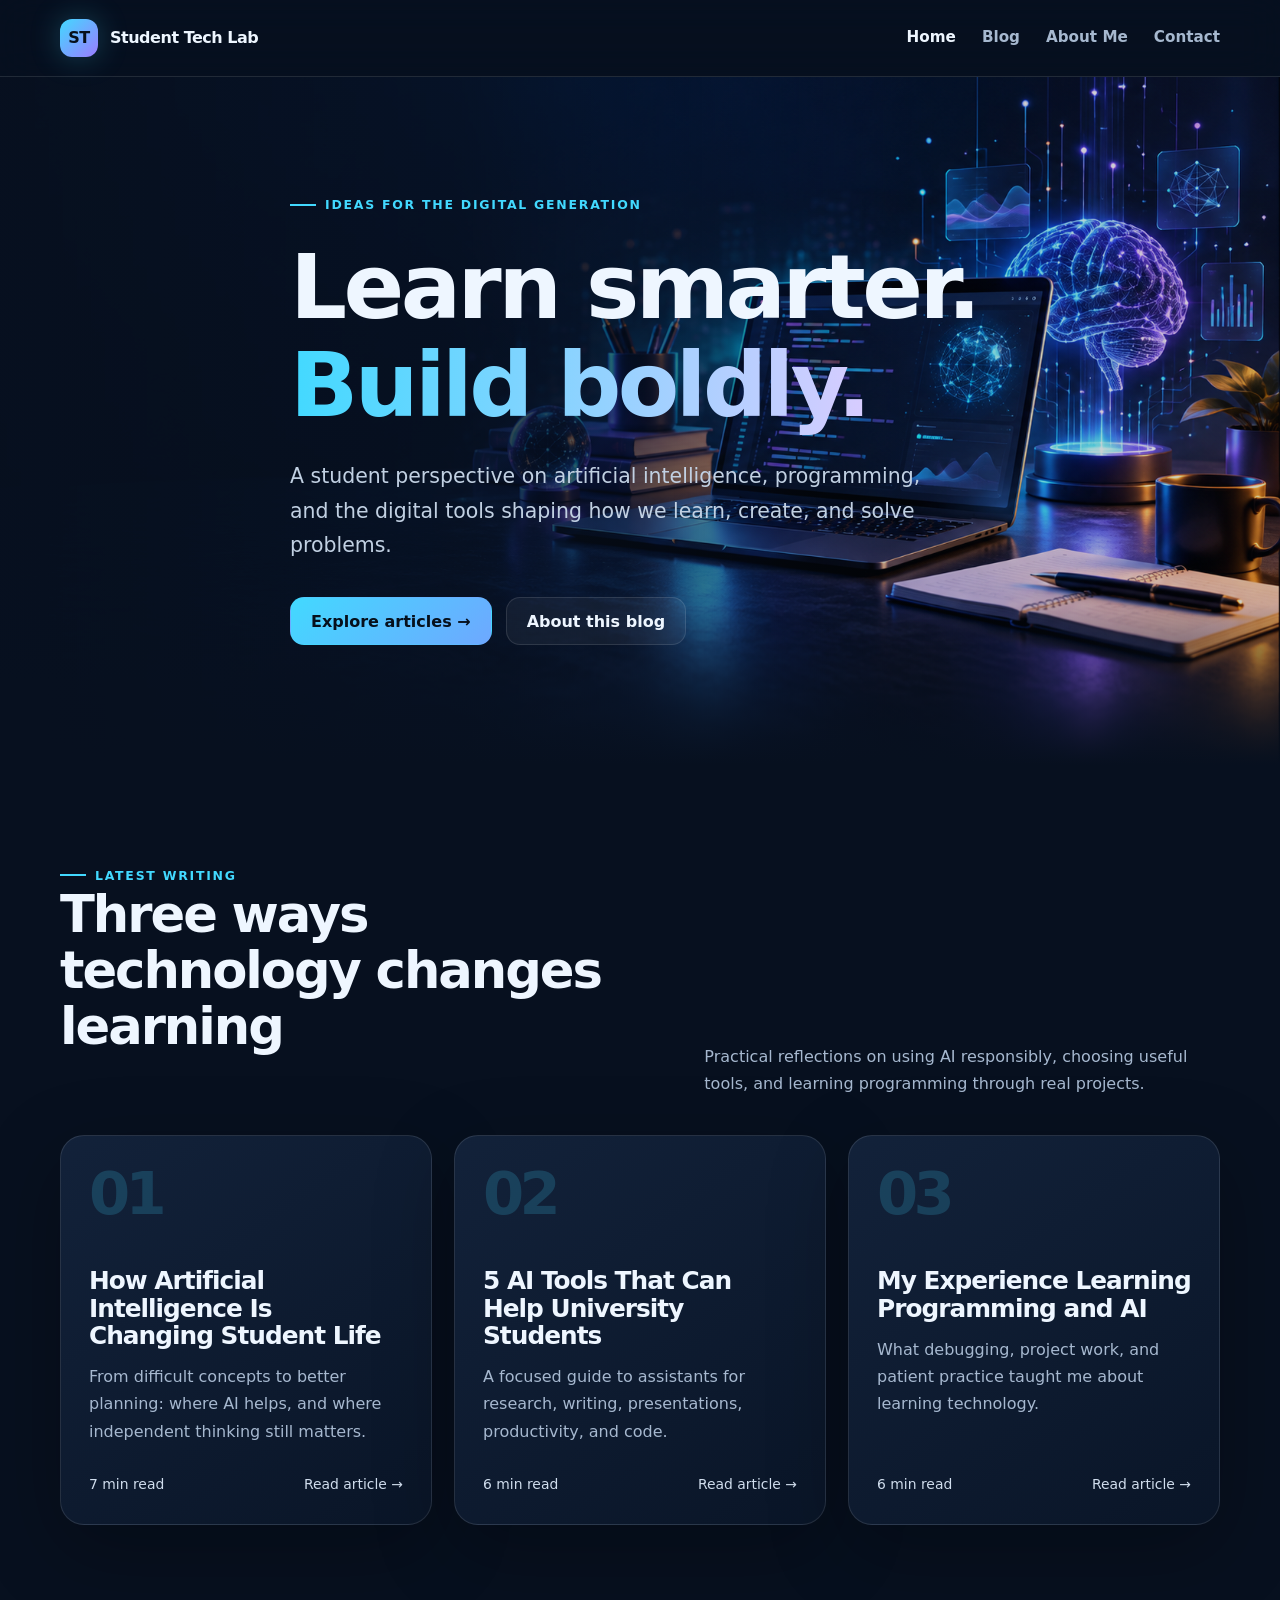
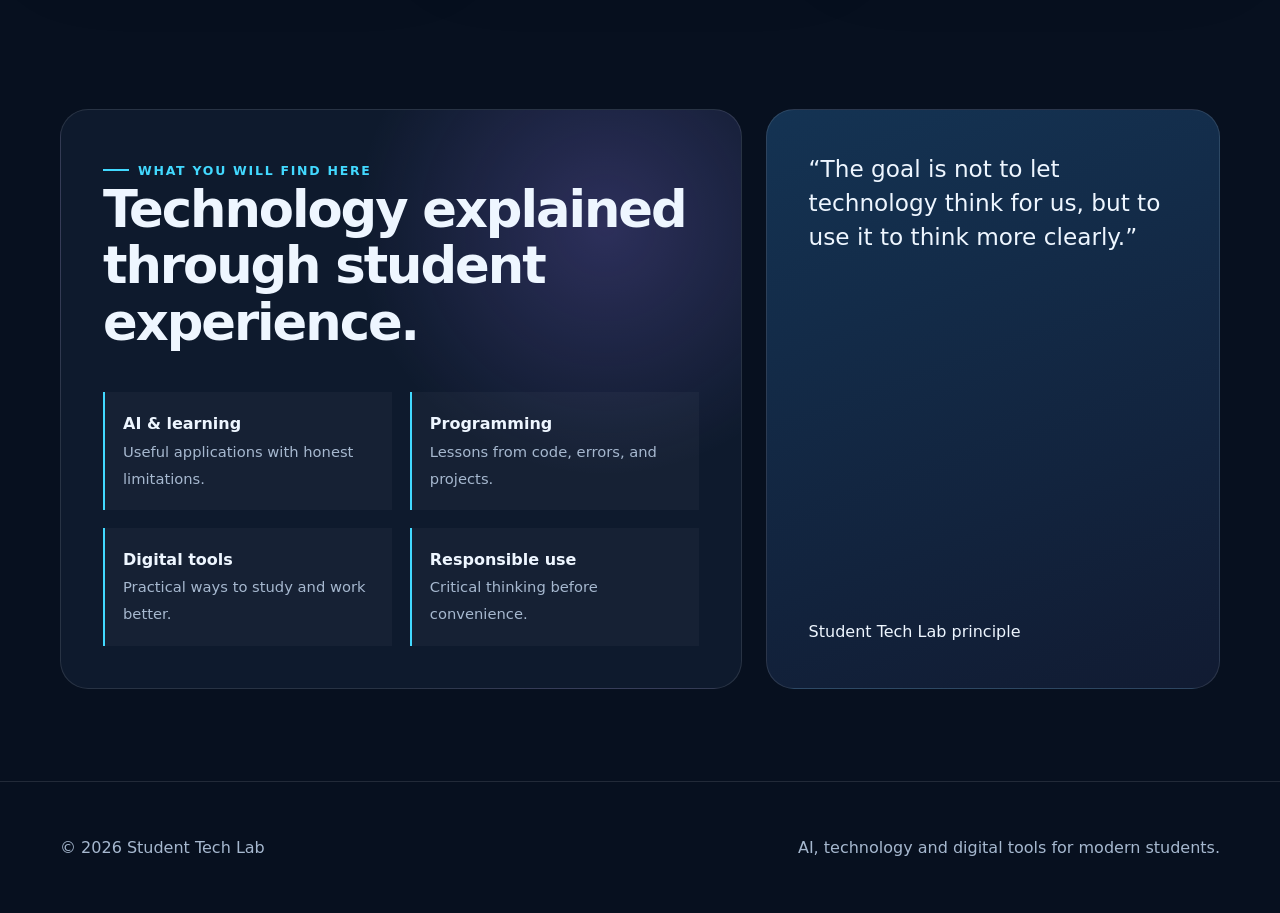
==== index.html @ 763c8189 "Add files via upload" ====
<!doctype html><html lang="en"><head><meta charset="utf-8"><meta name="viewport" content="width=device-width,initial-scale=1"><title>Student Tech Lab — AI, Programming & Digital Tools</title><meta name="description" content="A student blog about artificial intelligence, programming, and practical digital tools for modern university life."><meta name="keywords" content="AI for students, programming, education technology, student productivity"><link rel="icon" href="favicon.svg" type="image/svg+xml"><link rel="stylesheet" href="assets/styles.css"></head><body><a class="skip" href="#main">Skip to content</a><header class="site-header"><nav class="nav wrap" aria-label="Main navigation"><a class="brand" href="index.html"><span class="brand-mark">ST</span>Student Tech Lab</a><button class="menu-btn" aria-expanded="false" aria-controls="nav-links">Menu</button><div class="nav-links" id="nav-links"><a href="index.html" aria-current="page">Home</a><a href="#articles">Blog</a><a href="about.html">About Me</a><a href="contact.html">Contact</a></div></nav></header><main id="main"><section class="hero"><div class="wrap hero-content"><span class="eyebrow">Ideas for the digital generation</span><h1>Learn smarter. <span class="gradient">Build boldly.</span></h1><p class="lead">A student perspective on artificial intelligence, programming, and the digital tools shaping how we learn, create, and solve problems.</p><div class="hero-actions"><a class="button" href="#articles">Explore articles →</a><a class="button secondary" href="about.html">About this blog</a></div></div></section><section class="section" id="articles"><div class="wrap"><div class="section-head"><div><span class="eyebrow">Latest writing</span><h2>Three ways technology changes learning</h2></div><p>Practical reflections on using AI responsibly, choosing useful tools, and learning programming through real projects.</p></div><div class="post-grid"><a class="card" href="articles/ai-changing-student-life.html"><span class="card-number">01</span><h3>How Artificial Intelligence Is Changing Student Life</h3><p>From difficult concepts to better planning: where AI helps, and where independent thinking still matters.</p><div class="card-meta"><span>7 min read</span><span>Read article →</span></div></a><a class="card" href="articles/five-ai-tools.html"><span class="card-number">02</span><h3>5 AI Tools That Can Help University Students</h3><p>A focused guide to assistants for research, writing, presentations, productivity, and code.</p><div class="card-meta"><span>6 min read</span><span>Read article →</span></div></a><a class="card" href="articles/learning-programming-ai.html"><span class="card-number">03</span><h3>My Experience Learning Programming and AI</h3><p>What debugging, project work, and patient practice taught me about learning technology.</p><div class="card-meta"><span>6 min read</span><span>Read article →</span></div></a></div></div></section><section class="section"><div class="wrap topic-strip"><div class="feature-panel"><span class="eyebrow">What you will find here</span><h2>Technology explained through student experience.</h2><div class="feature-list"><div class="feature"><strong>AI & learning</strong><span>Useful applications with honest limitations.</span></div><div class="feature"><strong>Programming</strong><span>Lessons from code, errors, and projects.</span></div><div class="feature"><strong>Digital tools</strong><span>Practical ways to study and work better.</span></div><div class="feature"><strong>Responsible use</strong><span>Critical thinking before convenience.</span></div></div></div><aside class="quote-panel"><blockquote>“The goal is not to let technology think for us, but to use it to think more clearly.”</blockquote><span>Student Tech Lab principle</span></aside></div></section></main><footer class="site-footer"><div class="wrap footer-row"><p>© 2026 Student Tech Lab</p><p>AI, technology and digital tools for modern students.</p></div></footer><script src="assets/site.js"></script></body></html>
---- assets/styles.css ----
:root{--bg:#07101f;--surface:#0e1a2d;--surface2:#13233b;--text:#eef6ff;--muted:#a6b8cf;--cyan:#42d9ff;--violet:#9b7cff;--amber:#ffb45b;--line:rgba(255,255,255,.11);--max:1160px;--shadow:0 24px 80px rgba(0,0,0,.28)}
*{box-sizing:border-box}html{scroll-behavior:smooth}body{margin:0;background:var(--bg);color:var(--text);font-family:Inter,ui-sans-serif,system-ui,-apple-system,BlinkMacSystemFont,"Segoe UI",sans-serif;font-size:16px;line-height:1.7}a{color:inherit}img{display:block;max-width:100%}.wrap{width:min(var(--max),calc(100% - 40px));margin:auto}.site-header{position:sticky;top:0;z-index:20;background:rgba(7,16,31,.84);backdrop-filter:blur(18px);border-bottom:1px solid var(--line)}.nav{height:76px;display:flex;align-items:center;justify-content:space-between;gap:24px}.brand{display:flex;align-items:center;gap:12px;text-decoration:none;font-weight:850;letter-spacing:-.03em}.brand-mark{display:grid;place-items:center;width:38px;height:38px;border-radius:12px;background:linear-gradient(135deg,var(--cyan),var(--violet));color:#06101c;box-shadow:0 0 30px rgba(66,217,255,.25)}.nav-links{display:flex;align-items:center;gap:26px}.nav-links a{text-decoration:none;color:var(--muted);font-size:.95rem;font-weight:650}.nav-links a:hover,.nav-links a[aria-current="page"]{color:var(--text)}.menu-btn{display:none;border:1px solid var(--line);background:var(--surface);color:var(--text);border-radius:12px;padding:10px 12px;font:inherit}.hero{position:relative;min-height:650px;display:flex;align-items:center;overflow:hidden;background:#07101f}.hero:before{content:"";position:absolute;inset:0;background:linear-gradient(90deg,rgba(7,16,31,.98) 0%,rgba(7,16,31,.85) 36%,rgba(7,16,31,.18) 72%),url('hero-ai-lab.png') 72% center/cover no-repeat}.hero:after{content:"";position:absolute;inset:auto 0 0;height:160px;background:linear-gradient(transparent,var(--bg))}.hero-content{position:relative;z-index:1;max-width:700px;padding:110px 0 120px}.eyebrow{display:inline-flex;align-items:center;gap:9px;color:var(--cyan);font-size:.78rem;font-weight:800;letter-spacing:.14em;text-transform:uppercase}.eyebrow:before{content:"";width:26px;height:2px;background:var(--cyan)}h1,h2,h3{line-height:1.1;letter-spacing:-.04em;margin-top:0}h1{font-size:clamp(3rem,7vw,6rem);margin:22px 0 24px;max-width:780px}h2{font-size:clamp(2rem,4vw,3.5rem)}h3{font-size:1.35rem}.gradient{background:linear-gradient(90deg,var(--cyan),#d8ccff);-webkit-background-clip:text;background-clip:text;color:transparent}.lead{font-size:clamp(1.05rem,2vw,1.28rem);color:#c1d0e2;max-width:660px}.hero-actions{display:flex;flex-wrap:wrap;gap:14px;margin-top:34px}.button{display:inline-flex;align-items:center;justify-content:center;gap:10px;min-height:48px;padding:0 20px;border-radius:14px;text-decoration:none;font-weight:800;border:1px solid transparent;background:linear-gradient(135deg,var(--cyan),#6ea8ff);color:#06101c}.button.secondary{background:rgba(255,255,255,.05);border-color:var(--line);color:var(--text)}.section{padding:92px 0}.section-head{display:flex;justify-content:space-between;align-items:end;gap:32px;margin-bottom:38px}.section-head p{max-width:540px;color:var(--muted);margin:0}.post-grid{display:grid;grid-template-columns:repeat(3,1fr);gap:22px}.card{display:flex;flex-direction:column;min-height:360px;padding:28px;border:1px solid var(--line);border-radius:24px;background:linear-gradient(145deg,rgba(19,35,59,.96),rgba(10,22,40,.96));box-shadow:var(--shadow);text-decoration:none;transition:transform .25s,border-color .25s}.card:hover{transform:translateY(-6px);border-color:rgba(66,217,255,.45)}.card-number{font-size:3.7rem;font-weight:900;line-height:1;color:rgba(66,217,255,.18);letter-spacing:-.08em}.card h3{font-size:1.55rem;margin:44px 0 14px}.card p{color:var(--muted);margin:0}.card-meta{margin-top:auto;padding-top:28px;display:flex;justify-content:space-between;color:#d0dded;font-size:.87rem}.topic-strip{display:grid;grid-template-columns:1.2fr .8fr;gap:24px}.feature-panel,.quote-panel{border:1px solid var(--line);border-radius:28px;padding:42px;background:var(--surface)}.feature-panel{background:radial-gradient(circle at 80% 20%,rgba(155,124,255,.22),transparent 35%),var(--surface)}.feature-list{display:grid;grid-template-columns:repeat(2,1fr);gap:18px;margin-top:32px}.feature{padding:18px;border-left:2px solid var(--cyan);background:rgba(255,255,255,.03)}.feature strong{display:block}.feature span{color:var(--muted);font-size:.92rem}.quote-panel{display:flex;flex-direction:column;justify-content:space-between;background:linear-gradient(160deg,#143353,#111b32)}.quote-panel blockquote{font-size:1.45rem;line-height:1.45;margin:0}.page-hero{padding:110px 0 70px;background:radial-gradient(circle at 85% 10%,rgba(155,124,255,.18),transparent 35%)}.page-hero h1{font-size:clamp(2.7rem,6vw,5rem);margin-bottom:18px}.page-hero p{color:var(--muted);font-size:1.18rem;max-width:760px}.article-wrap{width:min(780px,calc(100% - 40px));margin:auto;padding:70px 0 110px}.article-meta{display:flex;gap:16px;flex-wrap:wrap;color:var(--muted);font-size:.9rem;margin:22px 0 0}.article-wrap h2{font-size:2rem;margin:58px 0 18px}.article-wrap h3{margin:38px 0 12px}.article-wrap p,.article-wrap li{color:#c4d2e3}.article-wrap ul,.article-wrap ol{padding-left:24px}.article-note{border:1px solid rgba(66,217,255,.25);border-radius:20px;padding:24px;background:rgba(66,217,255,.06);margin:34px 0}.article-nav{display:flex;justify-content:space-between;gap:20px;margin-top:64px;padding-top:28px;border-top:1px solid var(--line)}.article-nav a{color:var(--cyan);font-weight:750;text-decoration:none}.about-grid{display:grid;grid-template-columns:.8fr 1.2fr;gap:60px;align-items:start}.profile-card{position:sticky;top:110px;border:1px solid var(--line);border-radius:28px;padding:32px;background:linear-gradient(160deg,var(--surface2),var(--surface))}.profile-orb{width:100px;height:100px;border-radius:30px;background:radial-gradient(circle at 35% 30%,#fff,40%,var(--cyan) 41%,var(--violet));box-shadow:0 20px 60px rgba(66,217,255,.25);margin-bottom:28px}.chips{display:flex;flex-wrap:wrap;gap:9px;margin-top:24px}.chip{padding:8px 12px;border:1px solid var(--line);border-radius:999px;color:#c9d9eb;font-size:.85rem}.prose h2{margin-top:0}.prose p{color:#c4d2e3}.contact-grid{display:grid;grid-template-columns:.8fr 1.2fr;gap:50px}.contact-card{border:1px solid var(--line);border-radius:28px;padding:34px;background:var(--surface)}form{display:grid;gap:18px}label{display:grid;gap:8px;font-weight:700}input,textarea{width:100%;border:1px solid var(--line);border-radius:14px;background:#091426;color:var(--text);padding:14px 15px;font:inherit}textarea{min-height:150px;resize:vertical}input:focus,textarea:focus{outline:2px solid var(--cyan);outline-offset:2px}.form-status{min-height:24px;color:var(--cyan);margin:0}.site-footer{border-top:1px solid var(--line);padding:36px 0;color:var(--muted)}.footer-row{display:flex;justify-content:space-between;gap:24px;align-items:center}.footer-row a{color:var(--cyan);text-decoration:none}.skip{position:absolute;left:-9999px;top:8px;background:#fff;color:#000;padding:10px;z-index:100}.skip:focus{left:8px}
@media(max-width:860px){.menu-btn{display:block}.nav-links{display:none;position:absolute;top:76px;left:20px;right:20px;padding:18px;flex-direction:column;align-items:stretch;background:#0d192b;border:1px solid var(--line);border-radius:18px}.nav-links.open{display:flex}.hero{min-height:610px}.hero:before{background:linear-gradient(90deg,rgba(7,16,31,.98),rgba(7,16,31,.7)),url('hero-ai-lab.png') 66% center/cover no-repeat}.post-grid{grid-template-columns:1fr}.topic-strip,.about-grid,.contact-grid{grid-template-columns:1fr}.profile-card{position:static}.section-head{display:block}.section-head p{margin-top:14px}.feature-list{grid-template-columns:1fr}}
@media(max-width:560px){.wrap,.article-wrap{width:min(100% - 28px,var(--max))}.nav{height:68px}.nav-links{top:68px;left:14px;right:14px}.hero-content{padding:90px 0 100px}.hero h1{font-size:3rem}.section{padding:68px 0}.feature-panel,.quote-panel,.contact-card{padding:26px}.article-nav{flex-direction:column}.footer-row{display:block}.footer-row p{margin:6px 0}}
@media(prefers-reduced-motion:reduce){html{scroll-behavior:auto}.card{transition:none}}
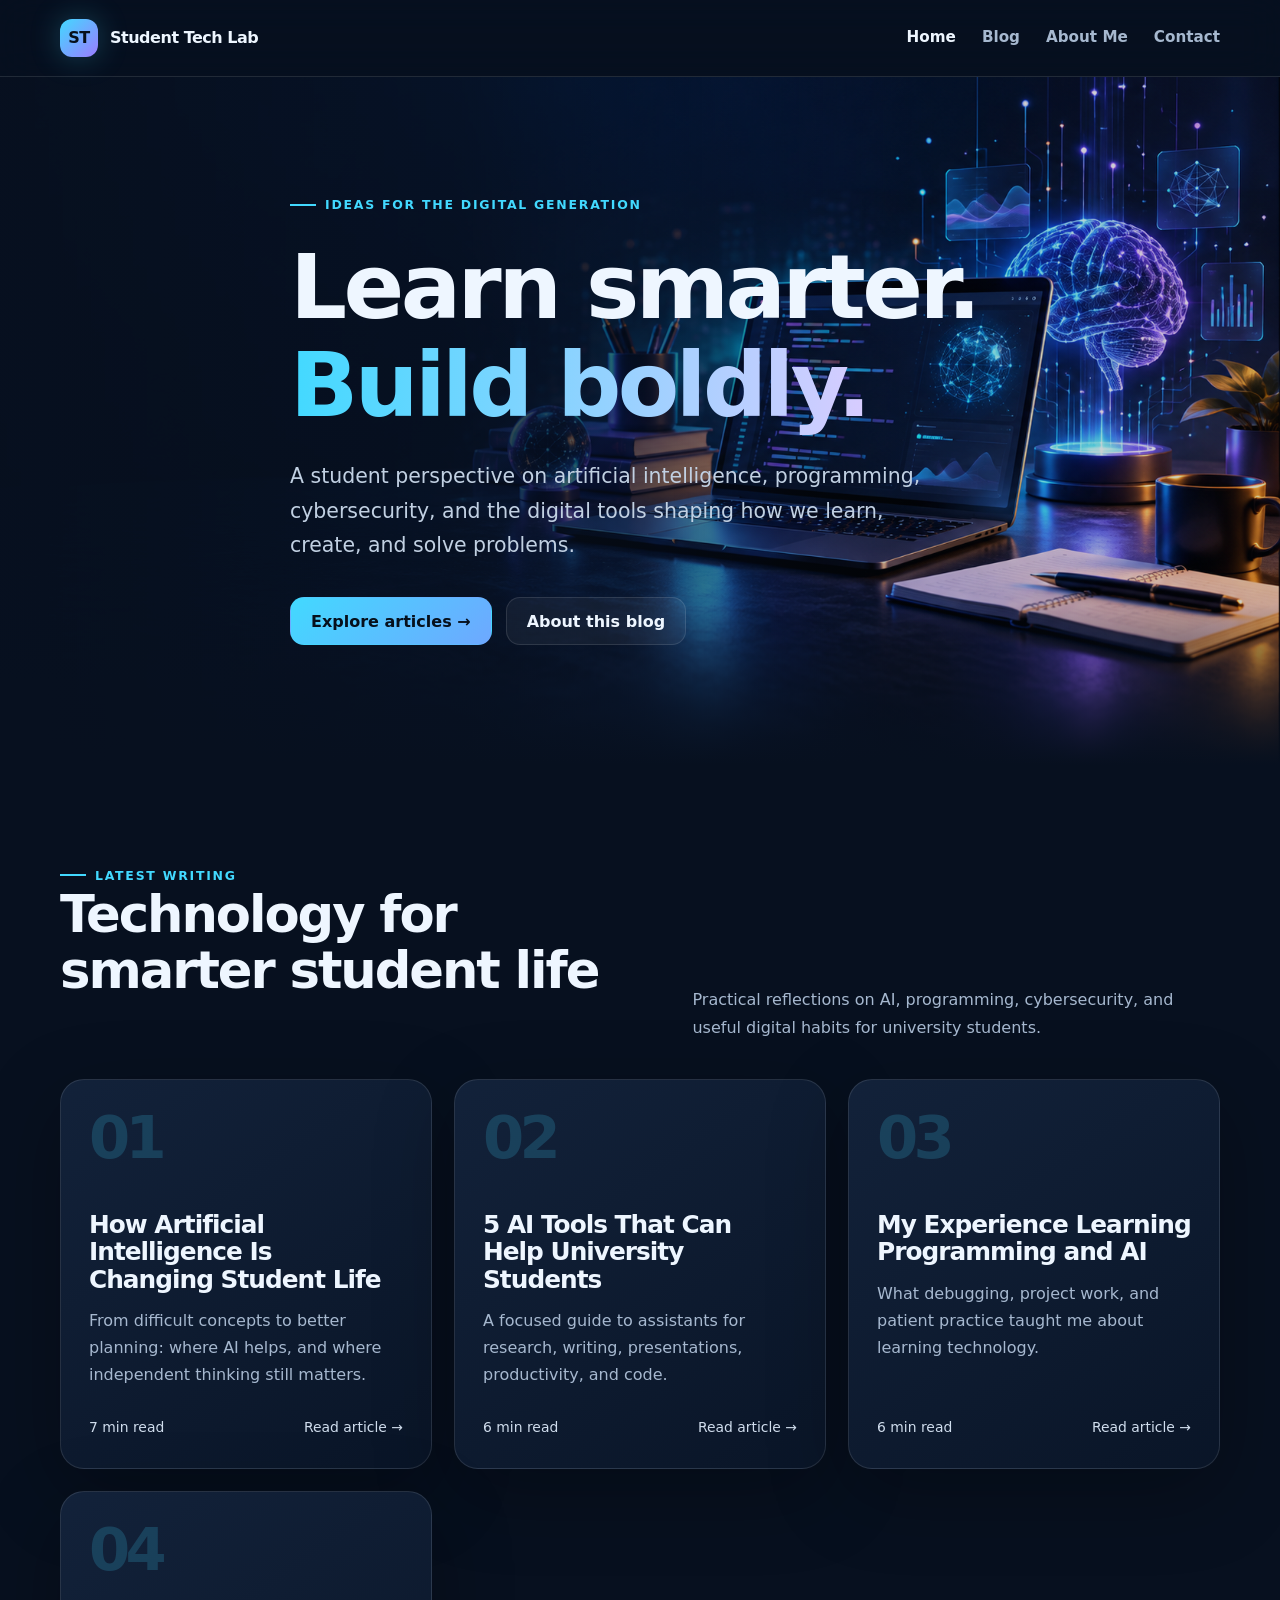
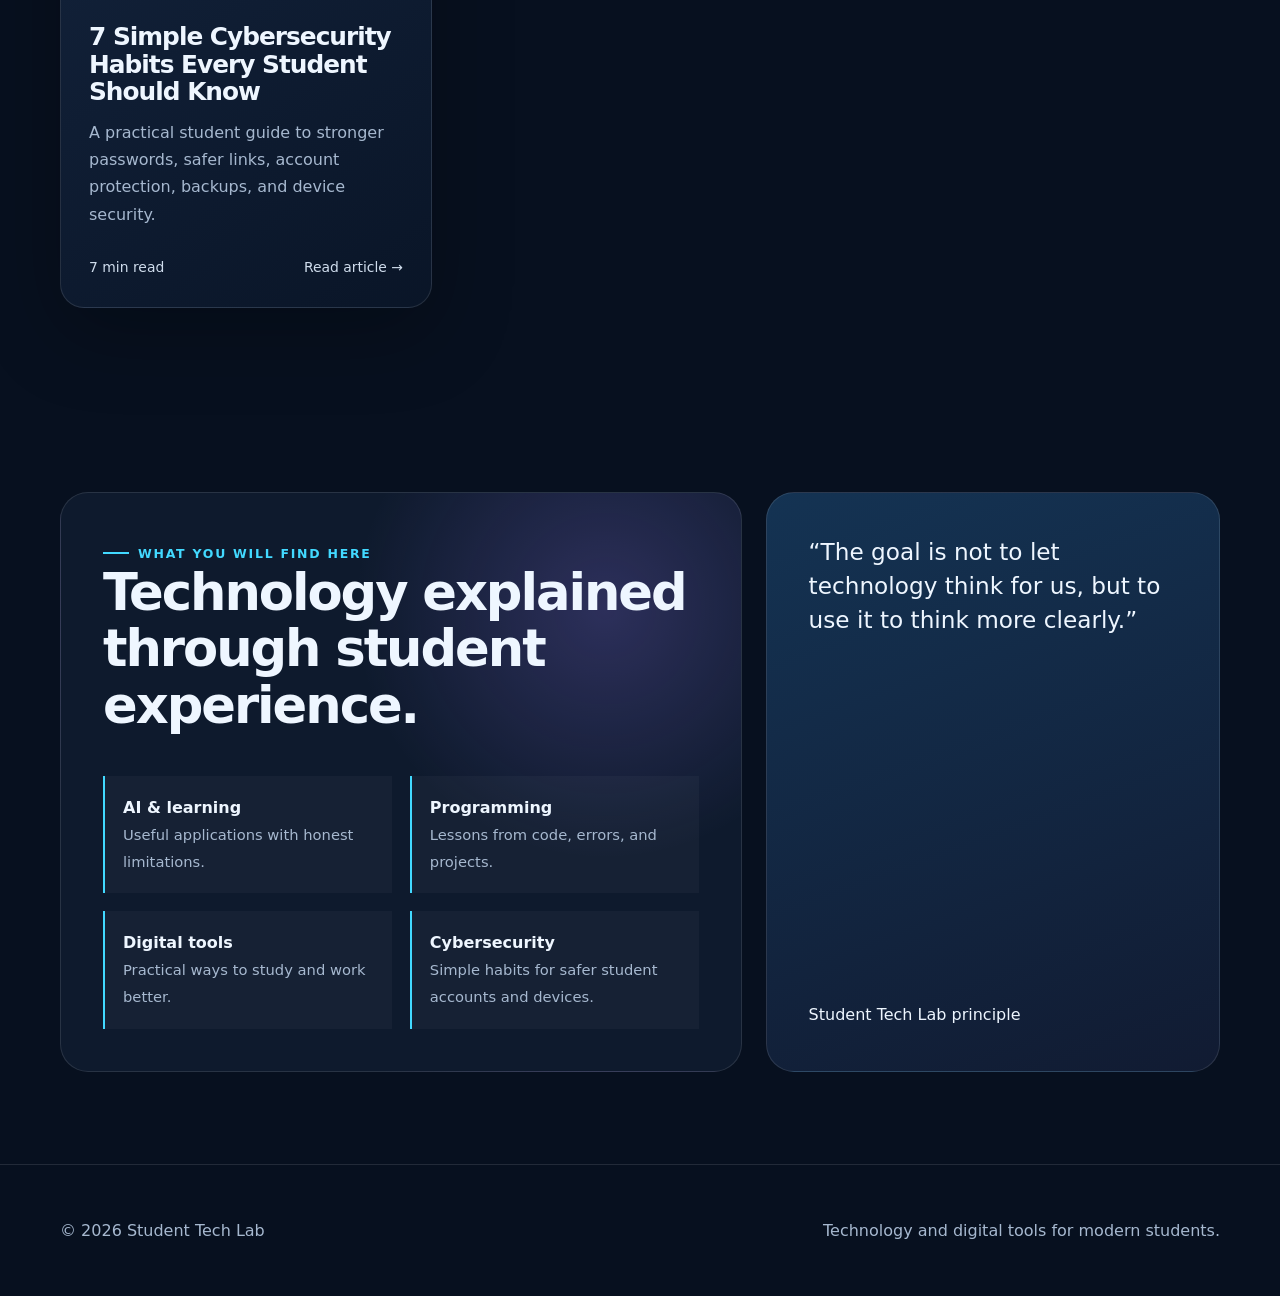
==== commit e6cdda10: "Add files via upload" ====
--- a/index.html
+++ b/index.html
@@ -1 +1,112 @@
-<!doctype html><html lang="en"><head><meta charset="utf-8"><meta name="viewport" content="width=device-width,initial-scale=1"><title>Student Tech Lab — AI, Programming & Digital Tools</title><meta name="description" content="A student blog about artificial intelligence, programming, and practical digital tools for modern university life."><meta name="keywords" content="AI for students, programming, education technology, student productivity"><link rel="icon" href="favicon.svg" type="image/svg+xml"><link rel="stylesheet" href="assets/styles.css"></head><body><a class="skip" href="#main">Skip to content</a><header class="site-header"><nav class="nav wrap" aria-label="Main navigation"><a class="brand" href="index.html"><span class="brand-mark">ST</span>Student Tech Lab</a><button class="menu-btn" aria-expanded="false" aria-controls="nav-links">Menu</button><div class="nav-links" id="nav-links"><a href="index.html" aria-current="page">Home</a><a href="#articles">Blog</a><a href="about.html">About Me</a><a href="contact.html">Contact</a></div></nav></header><main id="main"><section class="hero"><div class="wrap hero-content"><span class="eyebrow">Ideas for the digital generation</span><h1>Learn smarter. <span class="gradient">Build boldly.</span></h1><p class="lead">A student perspective on artificial intelligence, programming, and the digital tools shaping how we learn, create, and solve problems.</p><div class="hero-actions"><a class="button" href="#articles">Explore articles →</a><a class="button secondary" href="about.html">About this blog</a></div></div></section><section class="section" id="articles"><div class="wrap"><div class="section-head"><div><span class="eyebrow">Latest writing</span><h2>Three ways technology changes learning</h2></div><p>Practical reflections on using AI responsibly, choosing useful tools, and learning programming through real projects.</p></div><div class="post-grid"><a class="card" href="articles/ai-changing-student-life.html"><span class="card-number">01</span><h3>How Artificial Intelligence Is Changing Student Life</h3><p>From difficult concepts to better planning: where AI helps, and where independent thinking still matters.</p><div class="card-meta"><span>7 min read</span><span>Read article →</span></div></a><a class="card" href="articles/five-ai-tools.html"><span class="card-number">02</span><h3>5 AI Tools That Can Help University Students</h3><p>A focused guide to assistants for research, writing, presentations, productivity, and code.</p><div class="card-meta"><span>6 min read</span><span>Read article →</span></div></a><a class="card" href="articles/learning-programming-ai.html"><span class="card-number">03</span><h3>My Experience Learning Programming and AI</h3><p>What debugging, project work, and patient practice taught me about learning technology.</p><div class="card-meta"><span>6 min read</span><span>Read article →</span></div></a></div></div></section><section class="section"><div class="wrap topic-strip"><div class="feature-panel"><span class="eyebrow">What you will find here</span><h2>Technology explained through student experience.</h2><div class="feature-list"><div class="feature"><strong>AI & learning</strong><span>Useful applications with honest limitations.</span></div><div class="feature"><strong>Programming</strong><span>Lessons from code, errors, and projects.</span></div><div class="feature"><strong>Digital tools</strong><span>Practical ways to study and work better.</span></div><div class="feature"><strong>Responsible use</strong><span>Critical thinking before convenience.</span></div></div></div><aside class="quote-panel"><blockquote>“The goal is not to let technology think for us, but to use it to think more clearly.”</blockquote><span>Student Tech Lab principle</span></aside></div></section></main><footer class="site-footer"><div class="wrap footer-row"><p>© 2026 Student Tech Lab</p><p>AI, technology and digital tools for modern students.</p></div></footer><script src="assets/site.js"></script></body></html>
+<!doctype html>
+<html lang="en">
+<head>
+  <meta charset="utf-8">
+  <meta name="viewport" content="width=device-width,initial-scale=1">
+  <title>Student Tech Lab — AI, Programming & Digital Tools</title>
+  <meta name="description" content="A student blog about artificial intelligence, programming, cybersecurity, and practical digital tools for modern university life.">
+  <meta name="keywords" content="AI for students, programming, cybersecurity for students, education technology, student productivity">
+  <link rel="icon" href="favicon.svg" type="image/svg+xml">
+  <link rel="stylesheet" href="assets/styles.css">
+</head>
+<body>
+  <a class="skip" href="#main">Skip to content</a>
+
+  <header class="site-header">
+    <nav class="nav wrap" aria-label="Main navigation">
+      <a class="brand" href="index.html"><span class="brand-mark">ST</span>Student Tech Lab</a>
+      <button class="menu-btn" aria-expanded="false" aria-controls="nav-links">Menu</button>
+      <div class="nav-links" id="nav-links">
+        <a href="index.html" aria-current="page">Home</a>
+        <a href="#articles">Blog</a>
+        <a href="about.html">About Me</a>
+        <a href="contact.html">Contact</a>
+      </div>
+    </nav>
+  </header>
+
+  <main id="main">
+    <section class="hero">
+      <div class="wrap hero-content">
+        <span class="eyebrow">Ideas for the digital generation</span>
+        <h1>Learn smarter. <span class="gradient">Build boldly.</span></h1>
+        <p class="lead">A student perspective on artificial intelligence, programming, cybersecurity, and the digital tools shaping how we learn, create, and solve problems.</p>
+        <div class="hero-actions">
+          <a class="button" href="#articles">Explore articles →</a>
+          <a class="button secondary" href="about.html">About this blog</a>
+        </div>
+      </div>
+    </section>
+
+    <section class="section" id="articles">
+      <div class="wrap">
+        <div class="section-head">
+          <div>
+            <span class="eyebrow">Latest writing</span>
+            <h2>Technology for smarter student life</h2>
+          </div>
+          <p>Practical reflections on AI, programming, cybersecurity, and useful digital habits for university students.</p>
+        </div>
+
+        <div class="post-grid">
+          <a class="card" href="articles/ai-changing-student-life.html">
+            <span class="card-number">01</span>
+            <h3>How Artificial Intelligence Is Changing Student Life</h3>
+            <p>From difficult concepts to better planning: where AI helps, and where independent thinking still matters.</p>
+            <div class="card-meta"><span>7 min read</span><span>Read article →</span></div>
+          </a>
+
+          <a class="card" href="articles/five-ai-tools.html">
+            <span class="card-number">02</span>
+            <h3>5 AI Tools That Can Help University Students</h3>
+            <p>A focused guide to assistants for research, writing, presentations, productivity, and code.</p>
+            <div class="card-meta"><span>6 min read</span><span>Read article →</span></div>
+          </a>
+
+          <a class="card" href="articles/learning-programming-ai.html">
+            <span class="card-number">03</span>
+            <h3>My Experience Learning Programming and AI</h3>
+            <p>What debugging, project work, and patient practice taught me about learning technology.</p>
+            <div class="card-meta"><span>6 min read</span><span>Read article →</span></div>
+          </a>
+
+          <a class="card" href="articles/cybersecurity-students.html">
+            <span class="card-number">04</span>
+            <h3>7 Simple Cybersecurity Habits Every Student Should Know</h3>
+            <p>A practical student guide to stronger passwords, safer links, account protection, backups, and device security.</p>
+            <div class="card-meta"><span>7 min read</span><span>Read article →</span></div>
+          </a>
+        </div>
+      </div>
+    </section>
+
+    <section class="section">
+      <div class="wrap topic-strip">
+        <div class="feature-panel">
+          <span class="eyebrow">What you will find here</span>
+          <h2>Technology explained through student experience.</h2>
+          <div class="feature-list">
+            <div class="feature"><strong>AI & learning</strong><span>Useful applications with honest limitations.</span></div>
+            <div class="feature"><strong>Programming</strong><span>Lessons from code, errors, and projects.</span></div>
+            <div class="feature"><strong>Digital tools</strong><span>Practical ways to study and work better.</span></div>
+            <div class="feature"><strong>Cybersecurity</strong><span>Simple habits for safer student accounts and devices.</span></div>
+          </div>
+        </div>
+        <aside class="quote-panel">
+          <blockquote>“The goal is not to let technology think for us, but to use it to think more clearly.”</blockquote>
+          <span>Student Tech Lab principle</span>
+        </aside>
+      </div>
+    </section>
+  </main>
+
+  <footer class="site-footer">
+    <div class="wrap footer-row">
+      <p>© 2026 Student Tech Lab</p>
+      <p>Technology and digital tools for modern students.</p>
+    </div>
+  </footer>
+
+  <script src="assets/site.js"></script>
+</body>
+</html>
--- a/assets/styles.css
+++ b/assets/styles.css
@@ -3,3 +3,4 @@
 @media(max-width:860px){.menu-btn{display:block}.nav-links{display:none;position:absolute;top:76px;left:20px;right:20px;padding:18px;flex-direction:column;align-items:stretch;background:#0d192b;border:1px solid var(--line);border-radius:18px}.nav-links.open{display:flex}.hero{min-height:610px}.hero:before{background:linear-gradient(90deg,rgba(7,16,31,.98),rgba(7,16,31,.7)),url('hero-ai-lab.png') 66% center/cover no-repeat}.post-grid{grid-template-columns:1fr}.topic-strip,.about-grid,.contact-grid{grid-template-columns:1fr}.profile-card{position:static}.section-head{display:block}.section-head p{margin-top:14px}.feature-list{grid-template-columns:1fr}}
 @media(max-width:560px){.wrap,.article-wrap{width:min(100% - 28px,var(--max))}.nav{height:68px}.nav-links{top:68px;left:14px;right:14px}.hero-content{padding:90px 0 100px}.hero h1{font-size:3rem}.section{padding:68px 0}.feature-panel,.quote-panel,.contact-card{padding:26px}.article-nav{flex-direction:column}.footer-row{display:block}.footer-row p{margin:6px 0}}
 @media(prefers-reduced-motion:reduce){html{scroll-behavior:auto}.card{transition:none}}
+.article-figure{margin:0 0 44px}.article-figure img{width:100%;height:min(440px,55vw);object-fit:cover;border-radius:20px;border:1px solid var(--line)}.article-figure figcaption{margin-top:12px;color:var(--muted);font-size:.9rem;line-height:1.6}.article-figure figcaption span{display:block;font-size:.8rem;margin-top:4px}
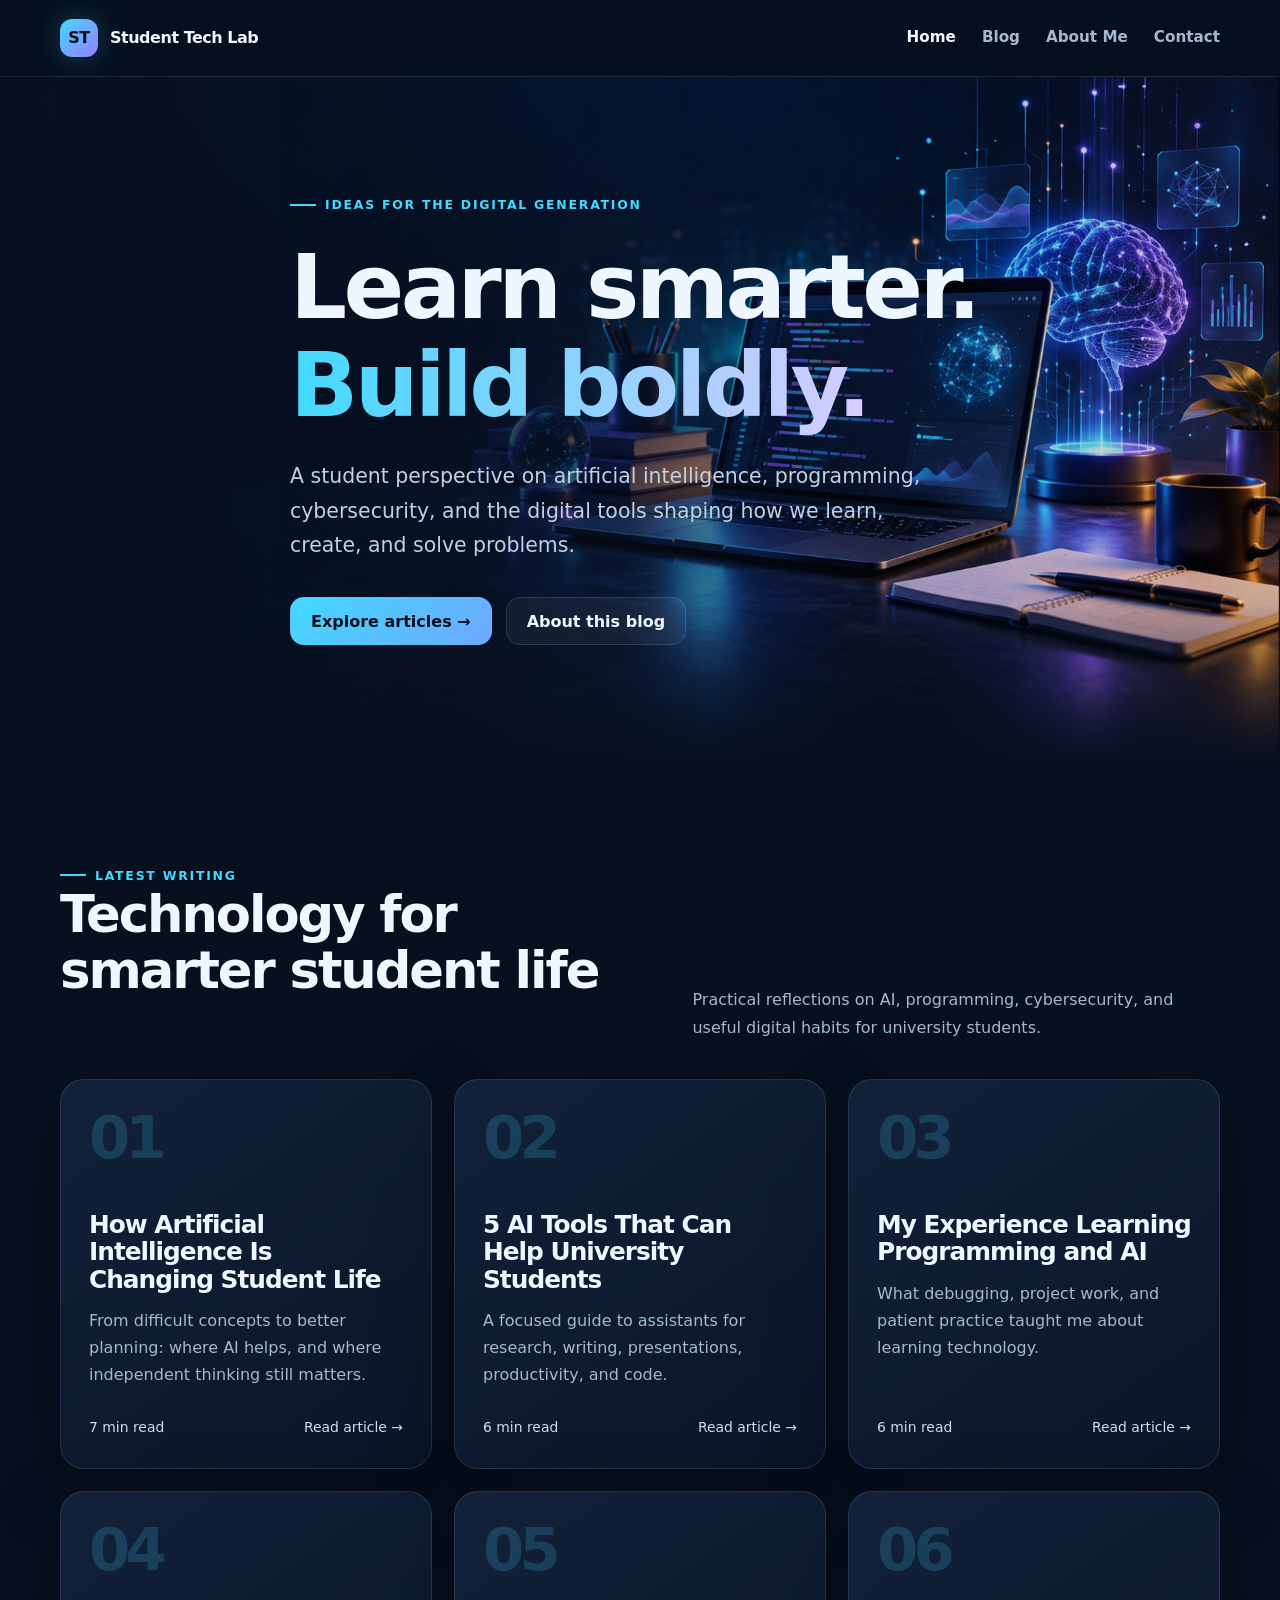
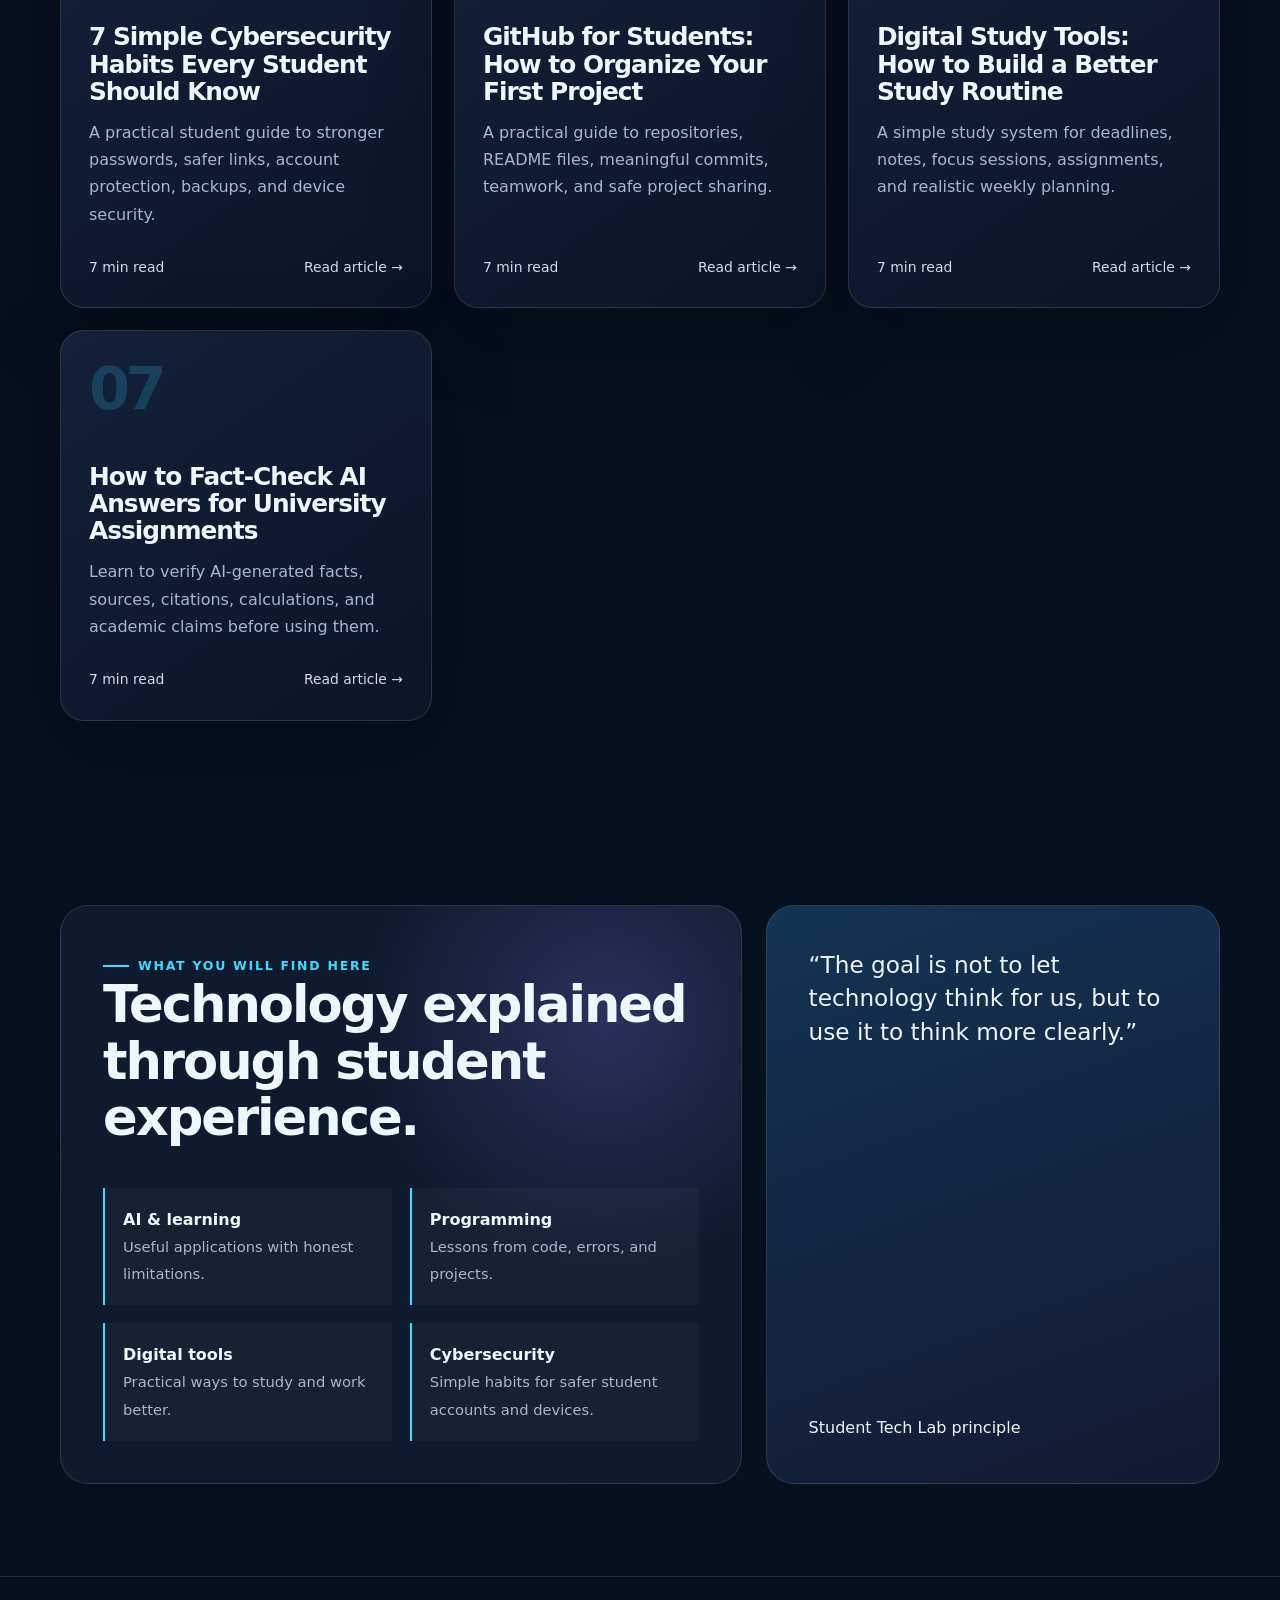
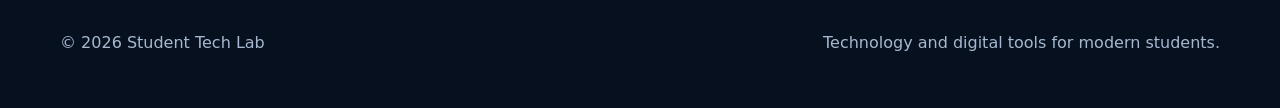
==== commit d422fa6b: "Add files via upload" ====
--- a/index.html
+++ b/index.html
@@ -76,6 +76,27 @@
             <p>A practical student guide to stronger passwords, safer links, account protection, backups, and device security.</p>
             <div class="card-meta"><span>7 min read</span><span>Read article →</span></div>
           </a>
+
+          <a class="card" href="articles/github-for-students.html">
+            <span class="card-number">05</span>
+            <h3>GitHub for Students: How to Organize Your First Project</h3>
+            <p>A practical guide to repositories, README files, meaningful commits, teamwork, and safe project sharing.</p>
+            <div class="card-meta"><span>7 min read</span><span>Read article →</span></div>
+          </a>
+
+          <a class="card" href="articles/digital-study-tools.html">
+            <span class="card-number">06</span>
+            <h3>Digital Study Tools: How to Build a Better Study Routine</h3>
+            <p>A simple study system for deadlines, notes, focus sessions, assignments, and realistic weekly planning.</p>
+            <div class="card-meta"><span>7 min read</span><span>Read article →</span></div>
+          </a>
+
+          <a class="card" href="articles/fact-check-ai-answers.html">
+            <span class="card-number">07</span>
+            <h3>How to Fact-Check AI Answers for University Assignments</h3>
+            <p>Learn to verify AI-generated facts, sources, citations, calculations, and academic claims before using them.</p>
+            <div class="card-meta"><span>7 min read</span><span>Read article →</span></div>
+          </a>
         </div>
       </div>
     </section>
